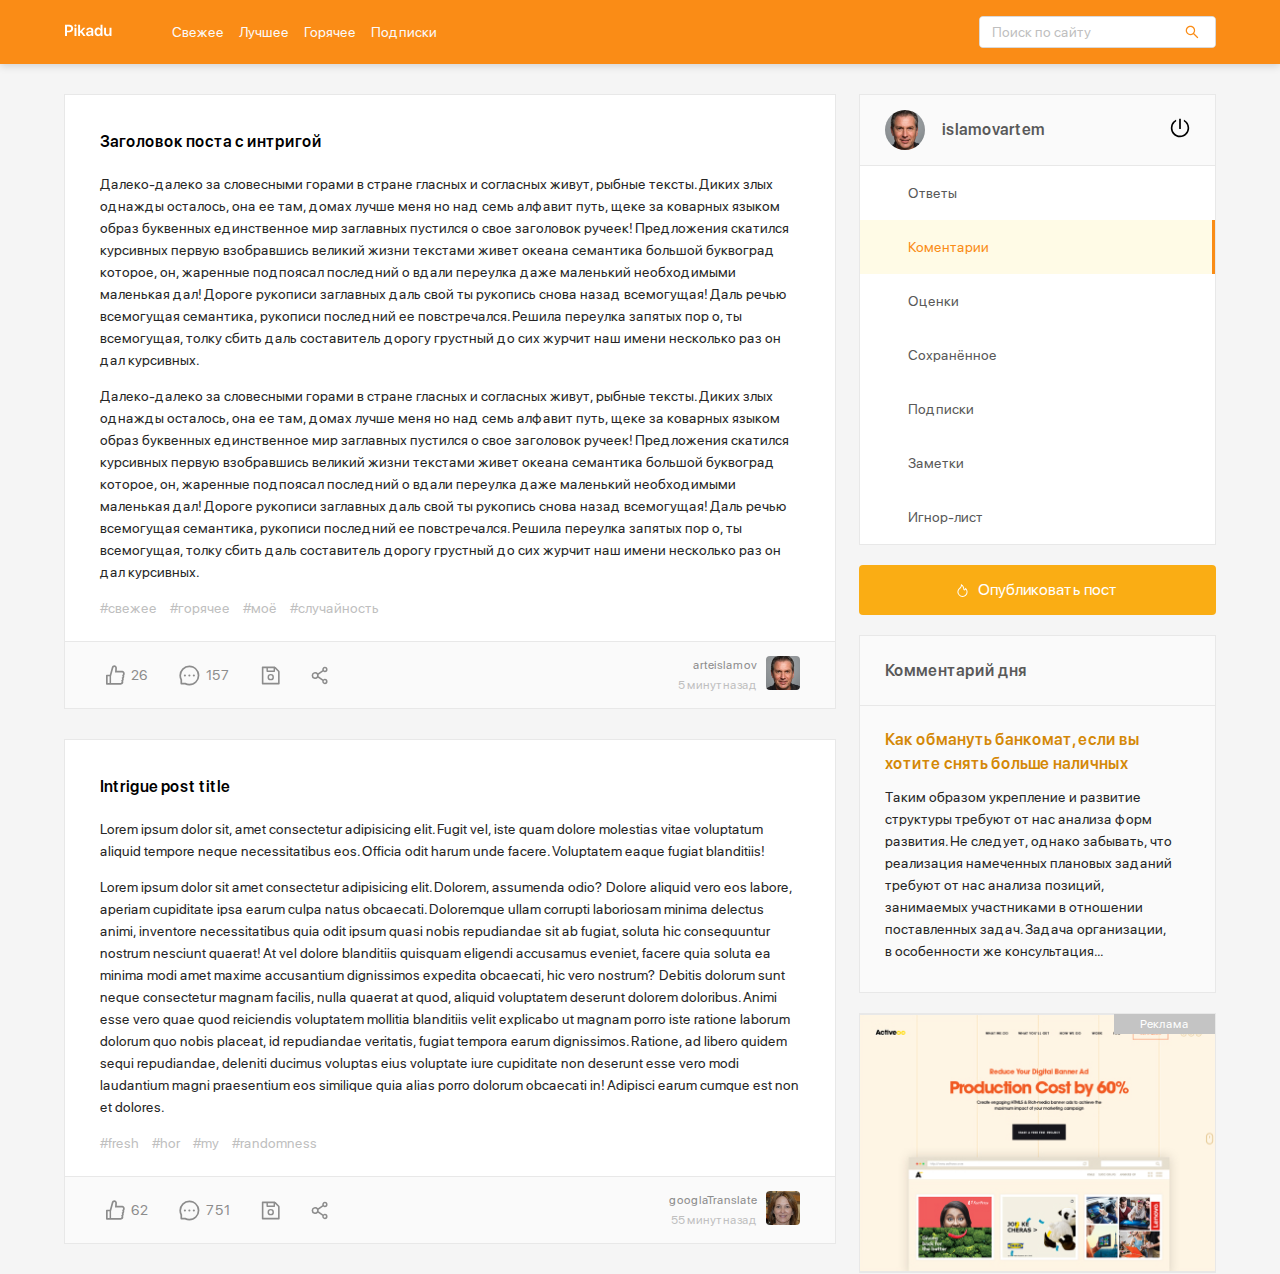
==== index.html @ 4e450272 "Picadu" ====
<!DOCTYPE html>
<html lang="ru">
<head>
    <meta charset="UTF-8">
    <meta name="viewport" content="width=device-width, initial-scale=1.0">
    <title>Picadu - Главная</title>
    <link rel="stylesheet" href="css/style.css">
    <link rel="stylesheet" href="css/normalize.css">

</head>
<body>
    <header class="header">
        <div class="header-wrapper">
            <a href="/" class="header-logo">
                <img src="img/logo.svg" alt="logo" class="header-logo-img">
            </a>
            <nav class="header-nav">
                <ul class="header-menu">
                    <li class="header-menu-item"><a href="#" class="header-menu-link">Свежее</a></li>
                    <li class="header-menu-item"><a href="#" class="header-menu-link">Лучшее</a></li>
                    <li class="header-menu-item"><a href="#" class="header-menu-link">Горячее</a></li>
                    <li class="header-menu-item"><a href="#" class="header-menu-link">Подписки</a></li>
                </ul>
            </nav>
            <div class="input-group search">
                <input type="search" class="search-input" placeholder="Поиск по сайту">
                <button class="search-button">
                    <img src="img/search.svg" alt="icon:search" class="search-icon">
                </button>
            </div>
            <a href="#" class="menu-toggle" id="menu-toggle">
                <span></span>
                <span></span>
                <span></span>
            </a>
        </div>
        <!-- /.header-wrapper -->
    </header>

    <div class="content">
        <main class="posts">
            <section class="post">
                <div class="post-body">
                    <h2 class="post-title">Заголовок поста с интригой</h2>
                    <p class="post-text">Далеко-далеко за словесными горами в стране гласных и согласных живут, рыбные тексты. Диких злых однажды осталось, она ее там, домах лучше меня но над семь алфавит путь, щеке за коварных языком образ буквенных единственное мир заглавных пустился о свое заголовок ручеек! Предложения скатился курсивных первую взобравшись великий жизни текстами живет океана семантика большой буквоград которое, он, жаренные подпоясал последний о вдали переулка даже маленький необходимыми маленькая дал! Дороге рукописи заглавных даль свой ты рукопись снова назад всемогущая! Даль речью всемогущая семантика, рукописи последний ее повстречался. Решила переулка запятых пор о, ты всемогущая, толку сбить даль составитель дорогу грустный до сих журчит наш имени несколько раз он дал курсивных.</p>
                    <p class="post-text">Далеко-далеко за словесными горами в стране гласных и согласных живут, рыбные тексты. Диких злых однажды осталось, она ее там, домах лучше меня но над семь алфавит путь, щеке за коварных языком образ буквенных единственное мир заглавных пустился о свое заголовок ручеек! Предложения скатился курсивных первую взобравшись великий жизни текстами живет океана семантика большой буквоград которое, он, жаренные подпоясал последний о вдали переулка даже маленький необходимыми маленькая дал! Дороге рукописи заглавных даль свой ты рукопись снова назад всемогущая! Даль речью всемогущая семантика, рукописи последний ее повстречался. Решила переулка запятых пор о, ты всемогущая, толку сбить даль составитель дорогу грустный до сих журчит наш имени несколько раз он дал курсивных.</p>
                    <div class="tags">
                        <a href="#" class="tag">#свежее</a>
                        <a href="#" class="tag">#горячее</a>
                        <a href="#" class="tag">#моё</a>
                        <a href="#" class="tag">#случайность</a>
                    </div>
                </div>
                <div class="post-footer">
                    <div class="post-buttons">
                        <button class="post-button likes">
                            <svg width="19" height="20" class="icon icon-like">
                                <use xlink:href="img/icons.svg#like"></use>
                            </svg>
                            <span class="likes-counter">26</span>
                        </button>
                        <button class="post-button comments">
                            <svg width="21" height="21" class="icon icon-comment">
                                <use xlink:href="img/icons.svg#comment"></use>
                            </svg>
                            <span class="comments-counter">157</span>
                        </button>
                        <button class="post-button save">
                            <svg width="19" height="19" class="icon icon-save">
                                <use xlink:href="img/icons.svg#save"></use>
                            </svg>
                        </button>
                        <button class="post-button share">
                            <svg width="17" height="19" class="icon icon-share">
                                <use xlink:href="img/icons.svg#share"></use>
                            </svg>
                        </button>
                    </div>
                    <div class="post-author">
                        <div class="author-about">
                            <a href="#" class="author-username">arteislamov</a>
                            <span class="post-time">5 минут назад</span>
                        </div>
                        <a href="#" class="author-link">
                            <img src="img/avatar.jpeg" alt="avatar" class="author-avatar">
                        </a>
                    </div>
                </div>
            </section>
            <section class="post">
                <div class="post-body">
                    <h2 class="post-title">Intrigue post title</h2>
                    <p class="post-text">Lorem ipsum dolor sit, amet consectetur adipisicing elit. Fugit vel, iste quam dolore molestias vitae voluptatum aliquid tempore neque necessitatibus eos. Officia odit harum unde facere. Voluptatem eaque fugiat blanditiis!</p>
                    <p class="post-text">Lorem ipsum dolor sit amet consectetur adipisicing elit. Dolorem, assumenda odio? Dolore aliquid vero eos labore, aperiam cupiditate ipsa earum culpa natus obcaecati. Doloremque ullam corrupti laboriosam minima delectus animi, inventore necessitatibus quia odit ipsum quasi nobis repudiandae sit ab fugiat, soluta hic consequuntur nostrum nesciunt quaerat! At vel dolore blanditiis quisquam eligendi accusamus eveniet, facere quia soluta ea minima modi amet maxime accusantium dignissimos expedita obcaecati, hic vero nostrum? Debitis dolorum sunt neque consectetur magnam facilis, nulla quaerat at quod, aliquid voluptatem deserunt dolorem doloribus. Animi esse vero quae quod reiciendis voluptatem mollitia blanditiis velit explicabo ut magnam porro iste ratione laborum dolorum quo nobis placeat, id repudiandae veritatis, fugiat tempora earum dignissimos. Ratione, ad libero quidem sequi repudiandae, deleniti ducimus voluptas eius voluptate iure cupiditate non deserunt esse vero modi laudantium magni praesentium eos similique quia alias porro dolorum obcaecati in! Adipisci earum cumque est non et dolores.</p>
                    <div class="tags">
                        <a href="#" class="tag">#fresh</a>
                        <a href="#" class="tag">#hor</a>
                        <a href="#" class="tag">#my</a>
                        <a href="#" class="tag">#randomness</a>
                    </div>
                </div>
                <div class="post-footer">
                    <div class="post-buttons">
                        <button class="post-button likes">
                            <svg width="19" height="20" class="icon icon-like">
                                <use xlink:href="img/icons.svg#like"></use>
                            </svg>
                            <span class="likes-counter">62</span>
                        </button>
                        <button class="post-button comments">
                            <svg width="21" height="21" class="icon icon-comment">
                                <use xlink:href="img/icons.svg#comment"></use>
                            </svg>
                            <span class="comments-counter">751</span>
                        </button>
                        <button class="post-button save">
                            <svg width="19" height="19" class="icon icon-save">
                                <use xlink:href="img/icons.svg#save"></use>
                            </svg>
                        </button>
                        <button class="post-button share">
                            <svg width="17" height="19" class="icon icon-share">
                                <use xlink:href="img/icons.svg#share"></use>
                            </svg>
                        </button>
                    </div>
                    <div class="post-author">
                        <div class="author-about">
                            <a href="#" class="author-username">googlaTranslate</a>
                            <span class="post-time">55 минут назад</span>
                        </div>
                        <a href="#" class="author-link">
                            <img src="img/avatar1.jpeg" alt="avatar" class="author-avatar">
                        </a>
                    </div>
                </div>
            </section>
        </main>
        <!-- /.posts -->
        <aside class="sidebar">
            <div class="user">
                <a href="#" class="user-info">
                    <img width="40" height="40" src="img/avatar.jpeg" alt="photo: user" class="user-avatar">
                    <span class="user-name">islamovartem</span>
                </a>
                <a href="" class="exit">
                    <svg class="icon icon-exit">
                        <use xlink:href="img/icons.svg#exit"></use>
                      </svg>
                </a>
            </div>
            <nav class="sidebar-nav">
                <ul class="sidebar-menu">
                    <li class="sidebar-menu-item">
                        <a href="#" class="sidebar-menu-link">Ответы</a>
                    </li>
                    <li class="sidebar-menu-item">
                        <a href="#" class="sidebar-menu-link active">Коментарии</a>
                    </li>
                    <li class="sidebar-menu-item">
                        <a href="#" class="sidebar-menu-link">Оценки</a>
                    </li>
                    <li class="sidebar-menu-item">
                        <a href="#" class="sidebar-menu-link">Сохранённое</a>
                    </li>
                    <li class="sidebar-menu-item">
                        <a href="#" class="sidebar-menu-link">Подписки</a>
                    </li>
                    <li class="sidebar-menu-item">
                        <a href="#" class="sidebar-menu-link">Заметки</a>
                    </li>
                    <li class="sidebar-menu-item">
                        <a href="#" class="sidebar-menu-link">Игнор-лист</a>
                    </li> 
                </ul>
            </nav>
            <a href="/new-post.html" class="button button-new-post">
                <svg class="icon icon-post">
                    <use xlink:href="img/icons.svg#post"></use>
                  </svg>
                Опубликовать пост
            </a>
            <div class="card">
                <div class="card-header">
                    <h2 class="card-title">Комментарий дня</h2>
                </div>
                <div class="card-body">
                    <a href="#" class="card-body-title">Как обмануть банкомат, если вы хотите снять больше наличных</a>
                    <p class="card-body-text">Таким образом укрепление и развитие структуры требуют от нас анализа форм развития. Не следует, однако забывать, что реализация намеченных плановых заданий требуют от нас анализа позиций, занимаемых участниками в отношении поставленных задач. Задача организации, в особенности же консультация...</p>
                </div>
            </div>
            <a href="#" class="promo"></a>
        </aside>
        <!-- /.sidebar -->
    </div>
    <script src="js/main.js"></script>
</body>
</html>
---- css/style.css ----
@font-face {
    font-family: "SFProDisplay-Regular";
    src: local("SFProDisplay-Regular"),
        url("../fonts//SFProDisplay-Regular.woff") format("woff"),
        url("../fonts//SFProDisplay-Regular.woff2") format("woff2");
    font-weight: normal;
  }

@font-face {
font-family: "SFProDisplay-Semibold";
src: local("SFProDisplay-Semibold"),
    url("../fonts//SFProDisplay-Semibold.woff") format("woff"),
    url("../fonts//SFProDisplay-Semibold.woff2") format("woff2");
font-weight: bold;
}

*{
    box-sizing: border-box;
}

body {
    font-family: 'SFProDisplay-Regular', sans-serif;
    background: #F5F5F5;
}

.header {
    background: #FA8C16;
    padding-top: 16px;
    padding-bottom: 16px;
    box-shadow: 0px 2px 8px rgba(0, 0, 0, 0.15);
    margin-bottom: 30px;
}

.header-wrapper {
    max-width: 1200px;
    width: 90%;
    margin: auto;
    display: flex;
    justify-content: space-between;
    align-items: center;
}

.header-nav {
    margin-left: 60px;
    margin-right: auto;
}

.header-menu {
    display: flex;
    list-style: none;
    padding: 0;
    margin: 0;
}

.header-menu-link {
    text-decoration: none;
    color: #FAFAFA;
    margin-right: 15px;
    font-size: 14px;
    line-height: 22px;
}

.header-menu-item:last-child{
    margin-right: 0;
}

.input-group {
    max-width: 237px;
    width: 60%;
    height: 32px;
    position: relative;
    background: #FFFFFF;
    border-radius: 4px;
    border: 1px solid #D9D9D9;
    overflow: hidden;
}

.search-input {
    width: 80%;
    height: 100%;
    border: none;
    font-size: 14px;
    line-height: 22px;
    padding-left: 12px;
}

.search-button {
    display: flex;
    align-items: center;
    justify-content: center;
    height: 100%;
    width: 20%;
    position: absolute;
    right: 0;
    top: 0;
    border: none;
    background: #FFFFFF;
    cursor: pointer;
}
.search-input::-moz-placeholder { color: #BFBFBF; }
.search-input::-webkit-input-placeholder { color: #BFBFBF; }
.search-input:-ms-input-placeholder { color: #BFBFBF; }
.search-input::-ms-input-placeholder { color: #BFBFBF; }
.search-input::placeholder { color: #BFBFBF; } 

.menu-toggle {
    display: none;
}

.content {
    max-width: 1200px;
    width: 90%;
    margin: auto;
    display: flex;
    justify-content: space-between;
    align-items: flex-start;
}

.posts {
    width: 67%;
}

.post-body {
    padding: 35px 35px 0px 35px;
}

.post {
    background: #FFFFFF;
    border: 1px solid #E8E8E8;
    margin-bottom: 30px;
}

.post-title {
    font-family: 'SFProDisplay-Semibold', sans-serif;
    font-weight: 600;
    font-size: 16px;
    line-height: 24px;
    margin-top: 0;
    margin-bottom: 19px;
}

.post-text {
    font-size: 14px;
    line-height: 22px;
    color: #262626;
}

.tags {
    margin-bottom: 22px;
}

.tag {
    font-size: 14px;
    line-height: 22px;
    color: #BFBFBF;
    margin-right: 10px;
    text-decoration: none;
}

.tag:hover {
    color: #FA8C16;
}

.tag:last-child{
    margin-right: 0;
}

.post-footer {
    background: #FAFAFA;
    border-top: 1px solid #E8E8E8;
    display: flex;
    justify-content: space-between;
    padding-left: 35px;
    padding-right: 35px;
    padding-top: 13px;
    padding-bottom: 13px;
}

.post-buttons {
    display: flex;
}

.post-button .icon {
    fill: #8C8C8C;
}

.icon-like, .icon-comment{
    margin-right: 6px;
}

.post-button {
    background-color: transparent;
    border: none;
    color: #8C8C8C;
    display: flex;
    align-items: center;
    font-size: 14px;
    line-height: 22px;
    margin-right: 19px;
    cursor: pointer;
}

.icon:hover {
    fill: #FA8C16;
}

.post-author { 
    display: flex;
    align-items: center;
    text-align: right;

}

.author-username {
    display: block;
    text-decoration: none;
    font-size: 12px;
    line-height: 20px;
    color: #8C8C8C;
    
}

.author-username:hover {
    color: rgb(230, 119, 1);
}

.post-time {
    font-size: 12px;
    line-height: 20px;
    color: #BFBFBF;
}
.author-avatar {
    width: 34px;
    height: 34px;
    margin-left: 9px;
    border-radius: 4px
}

.sidebar {
    width: 31%;
    /* border: 1px solid #E8E8E8; */
}

.user {
    display: flex;
    align-items: center;
    justify-content: space-between;
    background: #FAFAFA;
    border: 1px solid #E8E8E8;
    padding: 15px 25px;
}

.user-avatar {
    border-radius: 50%;
    margin-right: 17px;
}

.user-info {
    display: flex;
    align-items: center;
    text-decoration: none;
}

.user-name {
    font-family: 'SFProDisplay-Semibold', sans-serif;
    font-style: normal;
    font-weight: 600;
    font-size: 16px;
    line-height: 24px;
    color: #595959;
}

.icon-exit {
    width: 20px;
    height: 20px;
    fill: #000000;
}

.sidebar-nav {
    background: #FFFFFF;

}

.sidebar-menu {
    margin: 0;
    border: 1px solid #E8E8E8;
    border-top: none;
    list-style: none;
    padding: 0;
}

.sidebar-menu-link {
    text-decoration: none;
    font-style: normal;
    font-weight: normal;
    font-size: 14px;
    line-height: 22px;
    color: #595959; 
    padding: 16px 48px;
    display: inline-block;
    width: 100%;
    background-color: #fff;
}

.sidebar-menu-link:hover {
    background-color: #FFFBE6;
}

.sidebar-menu-link.active {
    color: #FA8C16;
    background-color: #FFFBE6;
    border-right: 3px solid #FA8C16;
}

.button {
    background: #FAAD14;
    border-radius: 4px;
    border: none;
    margin: 20px 0;
    display: flex;
    color: #ffffff;
    text-decoration: none;
    font-size: 16px;
    line-height: 24px;
    padding: 13px;
    cursor: pointer;
}

.add-buttons {
    display: flex;
}

.button-outline {
    background: #ffffff;
    border: 1px solid #ffc53d;
    border-radius: 4px;
    color: #ffc53d;
    padding-left: 16px;
    padding-right: 16px;
   /*  width: 125px; */
    display: flex;
    align-items: center;
    justify-content: space-around;
    
}

.button-outline .icon {
    width: 14px;
    height: 11px;
    fill: #FFC53D;
    margin-right: 5px;
}

.button-new-post {
    display: flex;
    align-items: center;
    justify-content: center;
    width: 100%;
    padding: 13px;
    color: #ffffff;

}

.icon-post {
    width: 11px;
    height: 13px;
    fill: #ffffff;
    margin-right: 10px;
}

.card {
    width: 100%;
    background: #FAFAFA;
    border: 1px solid #E8E8E8;
}

.card-header {
    height: 70px;
    display: flex;
    align-items: center;
    padding: 23px 25px;
    border-bottom: 1px solid #E8E8E8;
}

.card-title {
    font-family: 'SFProDisplay-Semibold', sans-serif;
    margin: 0;
    font-size: 16px;
    line-height: 24px;
    color: #595959;
}

.card-body {
    padding: 22px 40px 20px 25px;
}

.card-body-title {
    font-family: 'SFProDisplay-Semibold', sans-serif;
    text-decoration: none;
    margin: 0;
    font-size: 16px;
    line-height: 24px;
    color: #D48806;
}

.card-body-text {
    font-size: 14px;
    line-height: 22px;
    color: #262626;
    margin: 10px 0;
}

.promo {
    display: block;
    width: 100%;
    height: 260px;
    border: 1px solid #E8E8E8;
    margin-top: 20px;
    position: relative;
    background: #ffffff url('../img/add.jpg') no-repeat center center / cover;
}

.promo::before {
    content: 'Реклама';
    position: absolute;
    right: 0;
    top: 0;
    padding: 0 26px;
    background: #C4C4C4 ;
    font-size: 12px;
    line-height: 20px;
    text-align: center;
    color: #FFFFFF;   
}

.add-post {
    display: flex;
    flex-direction: column;
}

.add-title, .add-text{
    background: #ffffff;
    border: 1ps solid #e8e8e8;
    padding: 23px 30px;
    margin-bottom: 16px;
}

.add-text{
    min-height: 362px;
}

.add-button {
    display: flex;
    align-items: center;
    justify-content: center;
    width: 100%;
    max-width: 370px;
    margin-right: 2%;

}

.add-post .button-outline {
    margin-right: 1%;
}

@media(max-width: 990px) {
    .menu-toggle {
        display: flex;
        flex-direction: column;
        justify-content: space-between;
        width: 30px;
        height: 20px;
        margin-left: 12px;
    }
    .menu-toggle span {
        height: 2px;
        width: 100%;
        background-color: #ffffff;
    }
    .header {
        position: fixed;
        z-index: 100;
        left: 0;
        top: 0;
        right: 0;
        width: 100%;
    }
    .content {
        margin-top: 94px;
        margin-bottom: 60px;
    }
    .sidebar {
        position: fixed;
        z-index: 101;
        top: 64px;
        right: 0;
        bottom: 0;
        height: calc(100% - 64px);
        max-width: 320px;
        width: 100%;
        background-color: #ffffff;
        padding: 30px;
        box-shadow: 1px 1px 10px rgba(255, 153, 0, 0.842);
        transform: translateX(100%);
        transition: transform 0.5s;
        overflow-y: auto;
    }

    .sidebar.visible {
        transform: translateX(0%);
    }
    .posts{
        width: 100%;
    }
    .header-nav {
        display: none;
    }
    .header-menu {
        width: 90%;
        margin: auto;
    }
}

@media(max-width: 676px) {
        
    .add-buttons {
        display: flex;
        flex-direction: column;
    }

    .add-button {
        width: 100%;
        max-width: 100%;
    }

    .add-post .button-outline {
        justify-content: center;
        margin-right: 0;
        margin: 0;
        margin-top: 10px;
    }
}

@media(max-width: 576px) { 
    .post-footer {
        flex-direction: column;
    }
    .post-author {
        margin-top: 15px;
    }
    .author-about {
        order: 2;
        text-align: left;
    }

    .author-avatar {
        margin-left: 0;
        margin-right: 10px;
    }

    .add-button {
        width: 100%;
    }
}
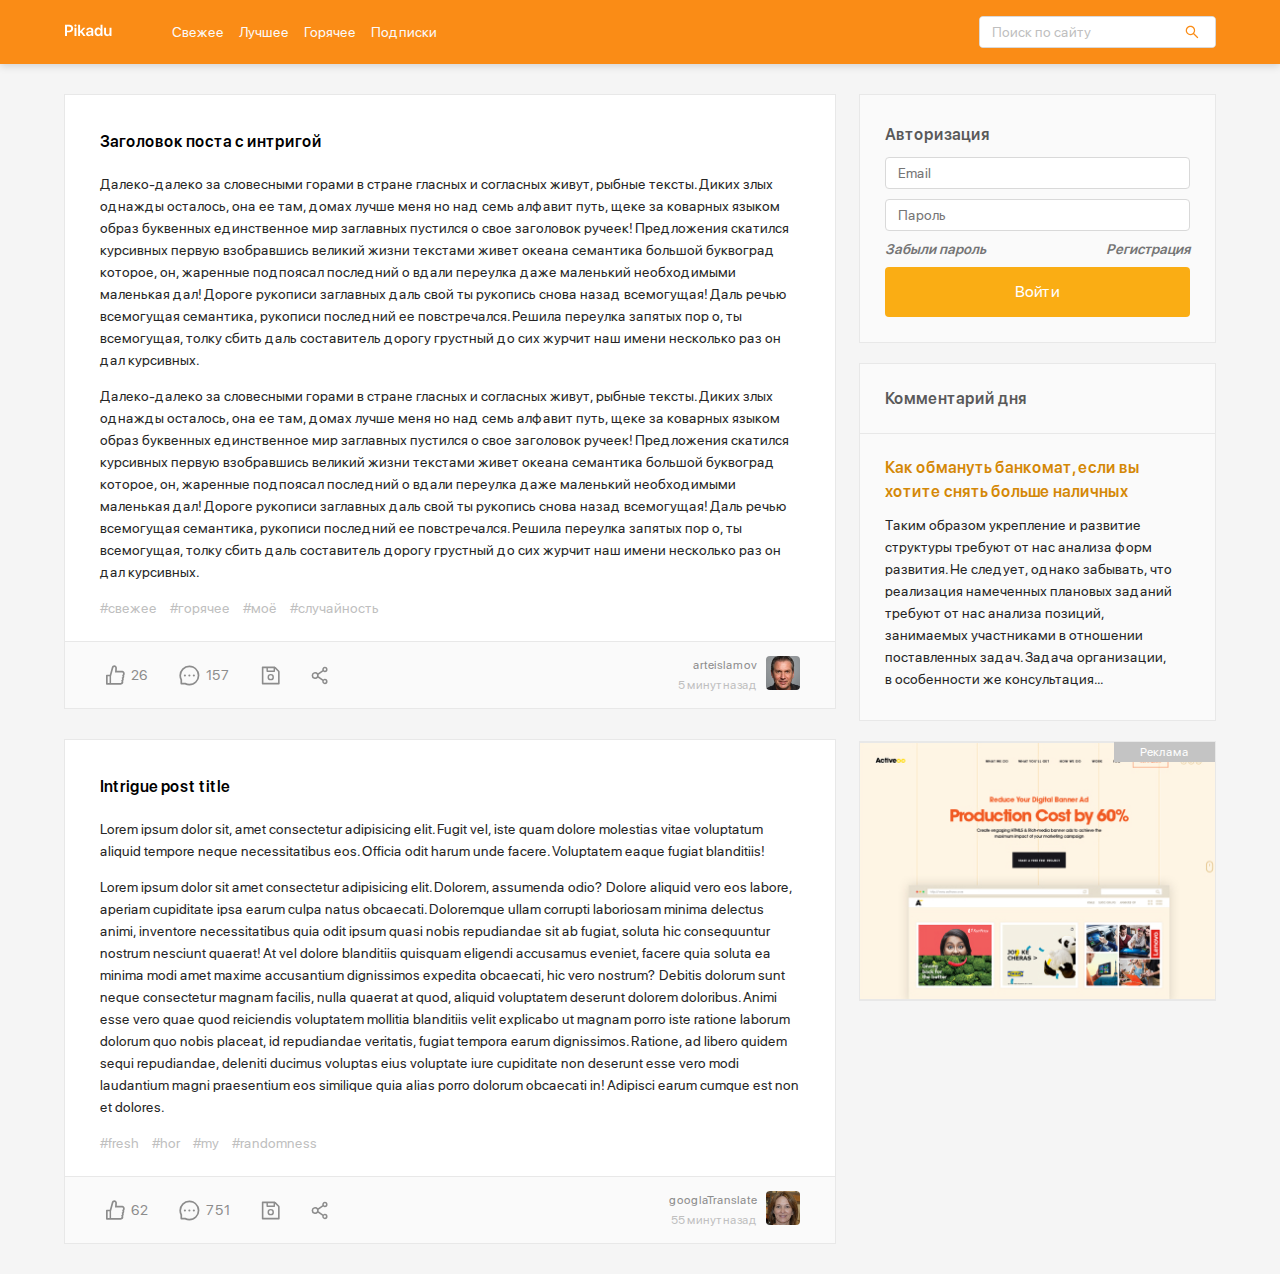
==== commit fae82ede: "day1" ====
--- a/index.html
+++ b/index.html
@@ -138,6 +138,19 @@
         </main>
         <!-- /.posts -->
         <aside class="sidebar">
+            <div class="login">
+                <form class="login-form">
+                    <h2 class="login-title">Авторизация</h2>
+                    <input type="email" class="login-input login-email" name="email" minlength="3" placeholder="Email" required>
+                    <input type="password" class="login-input login-password" name="password" placeholder="Пароль" minlength="3" required>
+                    <div class="links">
+                        <a href="#" class="login-forget">Забыли пароль</a>
+                        <a href="#" class="login-signup">Регистрация</a>
+                    </div>
+                    <button class="login-signin" type="submit">Войти</button>
+                </form>
+            </div>
+
             <div class="user">
                 <a href="#" class="user-info">
                     <img width="40" height="40" src="img/avatar.jpeg" alt="photo: user" class="user-avatar">
@@ -146,7 +159,7 @@
                 <a href="" class="exit">
                     <svg class="icon icon-exit">
                         <use xlink:href="img/icons.svg#exit"></use>
-                      </svg>
+                    </svg>
                 </a>
             </div>
             <nav class="sidebar-nav">
--- a/css/style.css
+++ b/css/style.css
@@ -241,8 +241,88 @@
     /* border: 1px solid #E8E8E8; */
 }
 
+.login {
+    align-items: center;
+    justify-content: space-between;
+    background: #FAFAFA;
+    border: 1px solid #E8E8E8;
+    padding: 15px 25px;
+    margin-bottom: 20px;
+}
+
+.login-form {
+    display: flex;
+    flex-direction: column;
+}
+
+.login-title {
+    font-family: 'SFProDisplay-Semibold', sans-serif;
+    margin-bottom: 10px;
+    font-size: 16px;
+    line-height: 24px;
+    color: #595959;
+}
+
+.login-input {
+    display: block;
+    background: #FFFFFF;
+    border-radius: 4px;
+    border: 1px solid #D9D9D9;
+    height: 32px;
+    font-size: 14px;
+    line-height: 22px;
+    padding: 12px;
+    width: 100%;
+    margin-bottom: 10px;
+}
+
+.login-signin{
+    align-items: center;
+    justify-content: center;
+    background: #FAAD14;
+    border-radius: 4px;
+    border: none;
+    display: flex;
+    color: #ffffff;
+    text-decoration: none;
+    font-size: 16px;
+    line-height: 24px;
+    padding: 13px;
+    cursor: pointer;
+    margin: 10px 0;
+}
+
+.login-signin:hover {
+    background-color: #FA8C16;
+    /* filter: opacity(80%); */
+}
+
+.login-signin:active {
+   /*  filter: brightness(85%); */
+}
+
+.links {
+    display: flex;
+    width: 100%;
+    justify-content: space-between;
+    font-family: 'SFProDisplay-Semibold', sans-serif;
+    font-size: 14px;
+    font-style: italic;
+}
+
+.login-forget, .login-signup {
+    text-decoration: none;
+    cursor: pointer;
+    color: #757575;
+
+}
+
+.login-forget:hover, .login-signup:hover {
+    color: #FA8C16;
+}
+
 .user {
-    display: flex;
+    display: none;
     align-items: center;
     justify-content: space-between;
     background: #FAFAFA;
@@ -278,7 +358,7 @@
 
 .sidebar-nav {
     background: #FFFFFF;
-
+    display: none;
 }
 
 .sidebar-menu {
@@ -352,7 +432,7 @@
 }
 
 .button-new-post {
-    display: flex;
+    display: none;
     align-items: center;
     justify-content: center;
     width: 100%;
